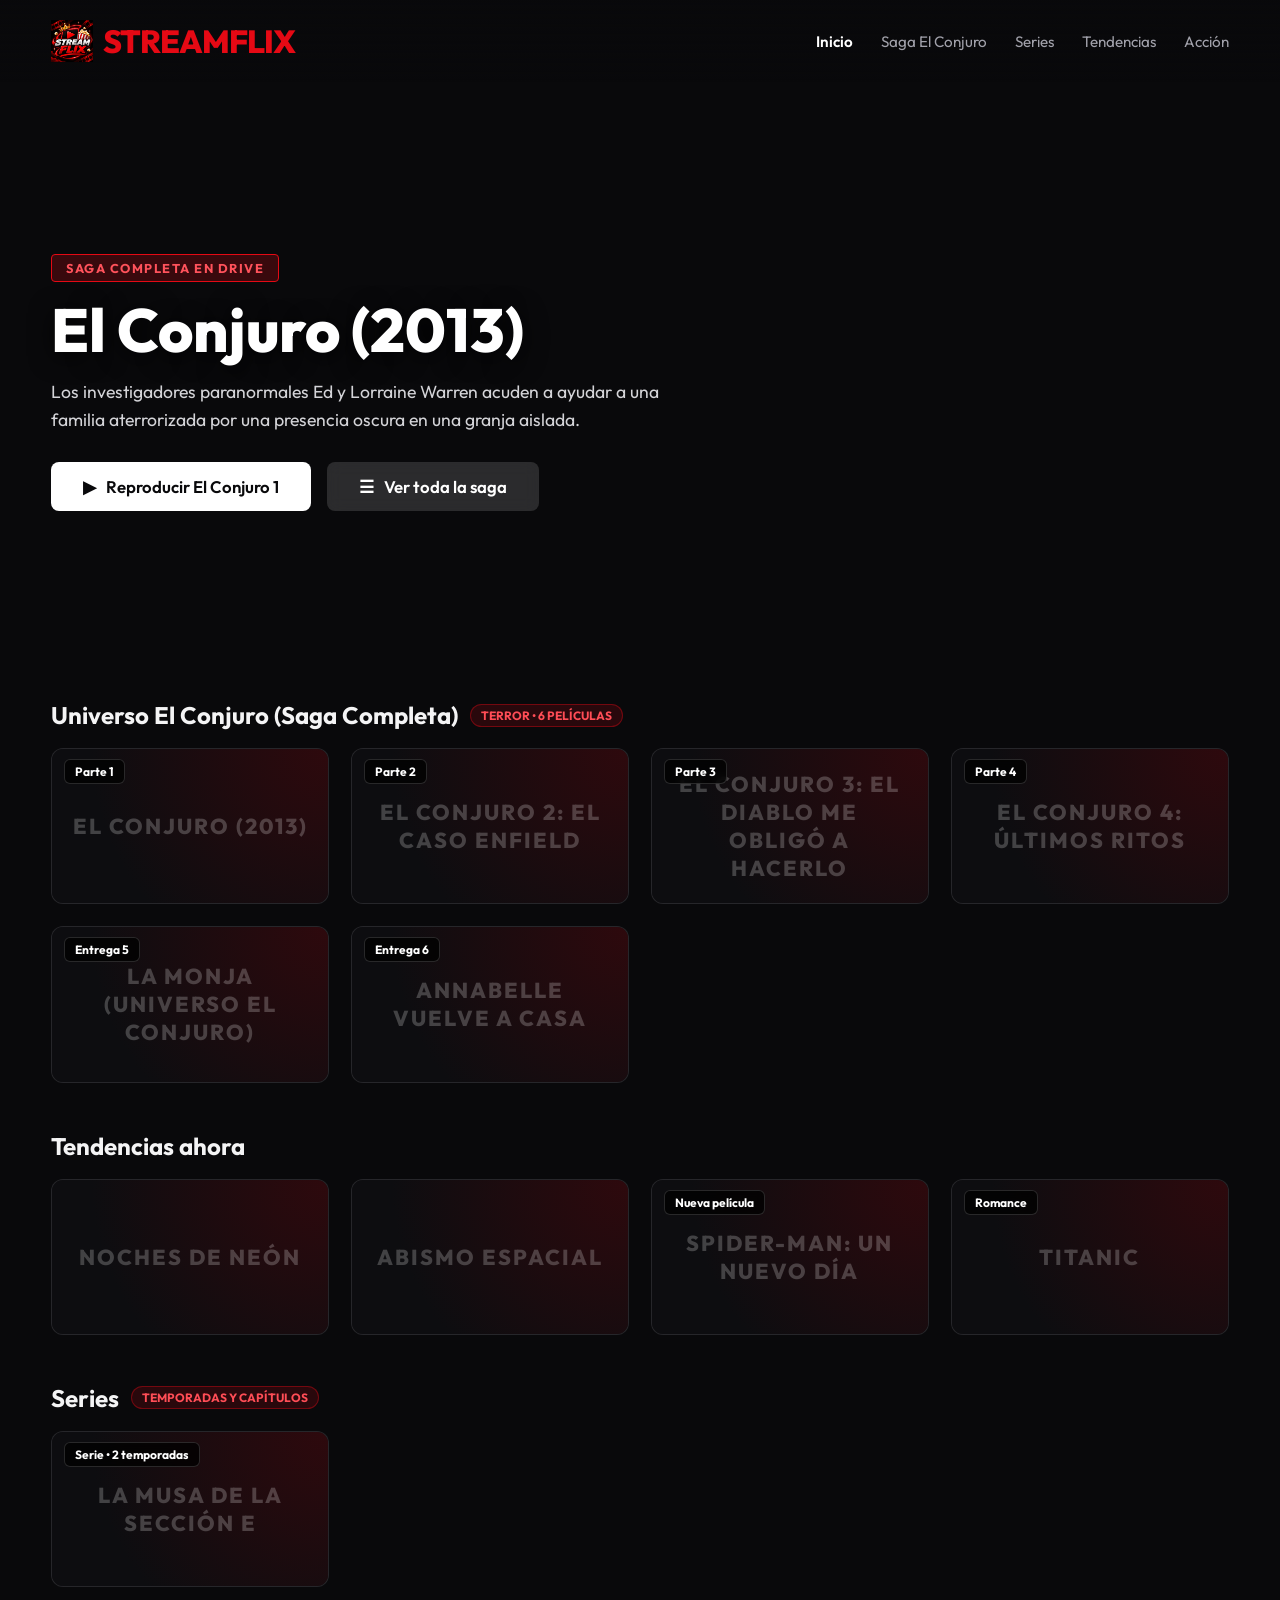
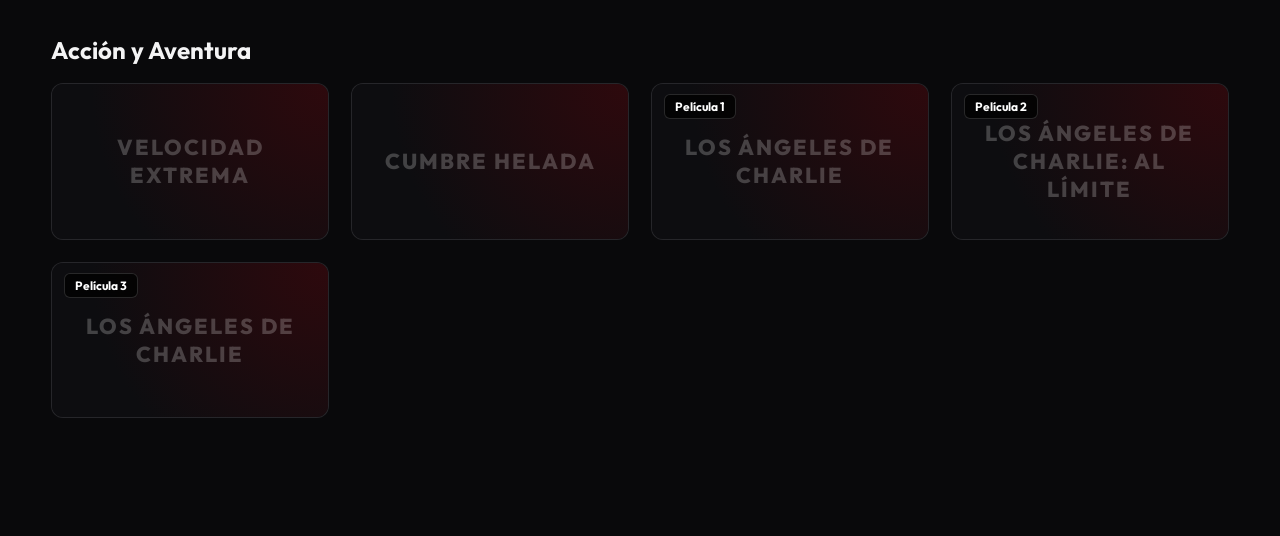
==== dasboard.html @ 70cc802a "page" ====
<!DOCTYPE html>
<html lang="es">
<head>
    <meta charset="UTF-8">
    <meta name="viewport" content="width=device-width, initial-scale=1.0">
    <title>StreamFlix</title>
    <link rel="icon" type="image/svg+xml" href="assets/image/logo.svg">
    <link href="https://fonts.googleapis.com/css2?family=Outfit:wght@300;400;600;800&display=swap" rel="stylesheet">
    <link rel="stylesheet" href="assets/styles/styles.css">
</head>
<body>

    <!-- Barra de Navegación -->
    <nav id="navbar">
        <div class="logo">
            <img src="assets/image/logo.svg" alt="">
            <span>STREAMFLIX</span>
        </div>
        <ul class="nav-links">
            <li><a href="#" class="active">Inicio</a></li>
            <li><a href="#conjuro">Saga El Conjuro</a></li>
            <li><a href="#series">Series</a></li>
            <li><a href="#tendencias">Tendencias</a></li>
            <li><a href="#accion">Acción</a></li>
        </ul>
    </nav>

    <!-- Portada Destacada (Hero) -->
    <header class="hero" id="heroBanner">
        <div class="hero-content">
            <span class="badge">SAGA COMPLETA EN DRIVE</span>
            <h1 class="hero-title" id="heroTitle">El Conjuro: Expediente Warren</h1>
            <p class="hero-desc" id="heroDesc">Los investigadores paranormales Ed y Lorraine Warren acuden a ayudar a una familia aterrorizada por una presencia oscura en una granja aislada.</p>
            <div class="hero-buttons">
                <button class="btn btn-play" id="heroPlayBtn">
                    <span>▶</span> Reproducir El Conjuro 1
                </button>
                <button class="btn btn-info" onclick="document.getElementById('conjuro').scrollIntoView()">
                    <span>☰</span> Ver toda la saga
                </button>
            </div>
        </div>
    </header>

    <!-- Catálogo de Videos -->
    <main class="catalog">
        <!-- SECCIÓN SAGA EL CONJURO -->
        <section class="row" id="conjuro">
            <div class="row-header">
                <h2 class="row-title">Universo El Conjuro (Saga Completa)</h2>
                <span class="row-tag">Terror • 6 Películas</span>
            </div>
            <div class="cards-container" id="rowConjuro"></div>
        </section>

        <!-- SECCIÓN TENDENCIAS -->
        <section class="row" id="tendencias">
            <div class="row-header">
                <h2 class="row-title">Tendencias ahora</h2>
            </div>
            <div class="cards-container" id="rowTendencias"></div>
        </section>

        <!-- SECCIÓN SERIES -->
        <section class="row" id="series">
            <div class="row-header">
                <h2 class="row-title">Series</h2>
                <span class="row-tag">Temporadas y capítulos</span>
            </div>
            <div class="cards-container" id="rowSeries"></div>
        </section>

        <!-- SECCIÓN ACCIÓN -->
        <section class="row" id="accion">
            <div class="row-header">
                <h2 class="row-title">Acción y Aventura</h2>
            </div>
            <div class="cards-container" id="rowAccion"></div>
        </section>
    </main>

    <!-- Modal del Reproductor -->
    <div class="modal" id="videoModal">
        <div class="player-wrapper">
            <aside class="episode-panel" id="episodePanel" hidden></aside>
            <div class="video-container">
                <iframe id="drivePlayer" allow="autoplay; fullscreen" allowfullscreen></iframe>
            </div>
        </div>
    </div>
    <div class="notice-modal" id="videoUnavailableModal" role="dialog" aria-modal="true" aria-labelledby="videoUnavailableTitle" hidden>
        <div class="notice-card">
            <h2 id="videoUnavailableTitle">Video aún no disponible</h2>
            <p id="videoUnavailableMessage">Este video todavía no está disponible.</p>
            <button type="button" id="closeUnavailableNotice">Entendido</button>
        </div>
    </div>
    <script src="assets/scripts/main.js"></script>
</body>
</html>
---- assets/styles/styles.css ----
:root {
            --primary: #e50914;
            --primary-hover: #f40612;
            --bg-dark: #09090b;
            --bg-card: #141418;
            --text-main: #ffffff;
            --text-muted: #a1a1aa;
        }

        * {
            margin: 0;
            padding: 0;
            box-sizing: border-box;
            font-family: 'Outfit', sans-serif;
            scroll-behavior: smooth;
        }

        body {
            background-color: var(--bg-dark);
            color: var(--text-main);
            overflow-x: hidden;
        }

        /* Navbar con efecto cristal */
        nav {
            position: fixed;
            top: 0;
            width: 100%;
            padding: 20px 4%;
            display: flex;
            justify-content: space-between;
            align-items: center;
            z-index: 100;
            transition: background 0.4s ease, backdrop-filter 0.4s ease;
            background: linear-gradient(to bottom, rgba(9, 9, 11, 0.95) 0%, transparent 100%);
        }

        nav.scrolled {
            background: rgba(9, 9, 11, 0.88);
            backdrop-filter: blur(14px);
            border-bottom: 1px solid rgba(255, 255, 255, 0.08);
        }

        .logo {
            font-size: 2rem;
            font-weight: 800;
            color: var(--primary);
            letter-spacing: -1px;
            text-transform: uppercase;
            cursor: pointer;
            display: flex;
            align-items: center;
            gap: 10px;
        }

        .logo img {
            width: 42px;
            height: 42px;
            object-fit: contain;
        }

        .nav-links {
            display: flex;
            gap: 28px;
            list-style: none;
        }

        .nav-links a {
            color: var(--text-muted);
            text-decoration: none;
            font-weight: 400;
            font-size: 0.95rem;
            transition: color 0.3s;
        }

        .nav-links a:hover, .nav-links a.active {
            color: var(--text-main);
            font-weight: 600;
        }

        /* Hero Banner Principal */
        .hero {
            position: relative;
            height: 85vh;
            width: 100%;
            display: flex;
            align-items: center;
            padding: 0 4%;
            background-size: cover;
            background-position: center 25%;
        }

        .hero::after {
            content: '';
            position: absolute;
            inset: 0;
            background: linear-gradient(90deg, var(--bg-dark) 18%, rgba(9, 9, 11, 0.55) 60%, transparent 100%),
                        linear-gradient(0deg, var(--bg-dark) 6%, transparent 45%);
        }

        .hero-content {
            position: relative;
            z-index: 10;
            max-width: 630px;
        }

        .badge {
            display: inline-block;
            background: rgba(229, 9, 20, 0.22);
            border: 1px solid var(--primary);
            color: #ff525b;
            padding: 5px 14px;
            border-radius: 4px;
            font-size: 0.8rem;
            font-weight: 700;
            margin-bottom: 16px;
            letter-spacing: 1.5px;
        }

        .hero-title {
            font-size: 3.8rem;
            font-weight: 800;
            line-height: 1.05;
            margin-bottom: 16px;
            text-shadow: 0 4px 25px rgba(0,0,0,0.85);
        }

        .hero-desc {
            font-size: 1.1rem;
            color: #d4d4d8;
            line-height: 1.6;
            margin-bottom: 28px;
        }

        .hero-buttons {
            display: flex;
            gap: 16px;
        }

        .btn {
            padding: 14px 32px;
            border-radius: 8px;
            font-size: 1.05rem;
            font-weight: 600;
            cursor: pointer;
            display: flex;
            align-items: center;
            gap: 10px;
            border: none;
            transition: transform 0.2s, background 0.2s, box-shadow 0.2s;
        }

        .btn-play {
            background: var(--text-main);
            color: var(--bg-dark);
        }

        .btn-play:hover {
            background: #e4e4e7;
            transform: scale(1.04);
            box-shadow: 0 0 25px rgba(255, 255, 255, 0.35);
        }

        .btn-info {
            background: rgba(255, 255, 255, 0.14);
            color: var(--text-main);
            backdrop-filter: blur(8px);
        }

        .btn-info:hover {
            background: rgba(255, 255, 255, 0.25);
        }

        /* Secciones y Catálogo */
        .catalog {
            position: relative;
            z-index: 20;
            margin-top: -65px;
            padding-bottom: 70px;
        }

        .row {
            margin-bottom: 48px;
            padding: 0 4%;
        }

        .row-header {
            display: flex;
            align-items: center;
            gap: 12px;
            margin-bottom: 18px;
        }

        .row-title {
            font-size: 1.5rem;
            font-weight: 700;
            color: #f4f4f5;
        }

        .row-tag {
            background: rgba(229, 9, 20, 0.15);
            color: #ff4d56;
            border: 1px solid rgba(229, 9, 20, 0.4);
            font-size: 0.75rem;
            font-weight: 700;
            padding: 3px 10px;
            border-radius: 20px;
            text-transform: uppercase;
        }

        .cards-container {
            display: grid;
            grid-template-columns: repeat(auto-fill, minmax(270px, 1fr));
            gap: 22px;
        }

        /* Tarjeta de Película */
        .movie-card {
            position: relative;
            border-radius: 12px;
            overflow: hidden;
            background: var(--bg-card);
            aspect-ratio: 16 / 9;
            cursor: pointer;
            transition: transform 0.35s cubic-bezier(0.25, 0.46, 0.45, 0.94), box-shadow 0.35s;
            border: 1px solid rgba(255, 255, 255, 0.08);
        }

        .movie-card:hover {
            transform: scale(1.07);
            z-index: 30;
            box-shadow: 0 18px 40px rgba(0, 0, 0, 0.9), 0 0 0 2px var(--primary);
        }

        /* Fondo estilizado por si no pones imagen aún */
        .card-bg-fallback {
            position: absolute;
            inset: 0;
            background: radial-gradient(circle at top right, #2e090d, #0d0d10 75%);
            display: flex;
            align-items: center;
            justify-content: center;
            padding: 20px;
            text-align: center;
        }

        .card-bg-fallback span {
            font-size: 1.35rem;
            font-weight: 800;
            color: rgba(255, 255, 255, 0.22);
            text-transform: uppercase;
            letter-spacing: 2px;
        }

        .movie-card img {
            position: relative;
            width: 100%;
            height: 100%;
            object-fit: cover;
            transition: filter 0.3s;
            z-index: 2;
        }

        .movie-card:hover img {
            filter: brightness(0.35);
        }

        .card-number {
            position: absolute;
            top: 10px;
            left: 12px;
            z-index: 3;
            background: rgba(0, 0, 0, 0.75);
            backdrop-filter: blur(4px);
            color: #fff;
            font-size: 0.75rem;
            font-weight: 700;
            padding: 4px 10px;
            border-radius: 6px;
            border: 1px solid rgba(255,255,255,0.15);
        }

        .card-overlay {
            position: absolute;
            inset: 0;
            z-index: 4;
            padding: 18px;
            display: flex;
            flex-direction: column;
            justify-content: flex-end;
            opacity: 0;
            transition: opacity 0.3s ease;
            background: linear-gradient(to top, rgba(0,0,0,0.96) 15%, transparent 100%);
        }

        .movie-card:hover .card-overlay {
            opacity: 1;
        }

        .card-play-icon {
            position: absolute;
            top: 45%;
            left: 50%;
            transform: translate(-50%, -50%) scale(0.8);
            width: 52px;
            height: 52px;
            background: var(--primary);
            border-radius: 50%;
            display: flex;
            align-items: center;
            justify-content: center;
            transition: transform 0.3s ease;
            box-shadow: 0 0 22px rgba(229, 9, 20, 0.8);
        }

        .movie-card:hover .card-play-icon {
            transform: translate(-50%, -50%) scale(1);
        }

        .card-title {
            font-size: 1.05rem;
            font-weight: 700;
            margin-bottom: 4px;
        }

        .card-meta {
            font-size: 0.8rem;
            color: #4ade80;
            font-weight: 600;
        }

        /* Modal Reproductor Google Drive */
        .modal {
            display: none;
            position: fixed;
            inset: 0;
            background: rgba(0, 0, 0, 0.92);
            z-index: 1000;
            justify-content: center;
            align-items: center;
            animation: fadeIn 0.25s ease;
            padding: 24px;
        }

        .modal.active {
            display: flex;
        }

        @keyframes fadeIn {
            from { opacity: 0; }
            to { opacity: 1; }
        }

        .player-wrapper {
            position: relative;
            width: min(92vw, 1280px);
            height: min(82vh, 720px);
            background: #000;
            display: flex;
            flex-direction: column;
            overflow: hidden;
            border-radius: 12px;
            box-shadow: 0 18px 60px rgba(0, 0, 0, 0.9);
        }

        .player-wrapper:fullscreen {
            width: 100vw;
            height: 100vh;
            border-radius: 0;
        }

        .video-container {
            position: relative;
            width: 100%;
            flex: 1;
            min-height: 0;
            background: #050505;
        }

        .video-container iframe {
            width: 100%;
            height: 100%;
            border: none;
        }

        .notice-modal {
            position: fixed;
            inset: 0;
            z-index: 1100;
            display: flex;
            align-items: center;
            justify-content: center;
            padding: 20px;
            background: rgba(0, 0, 0, 0.78);
        }

        .notice-modal[hidden] {
            display: none;
        }

        .notice-card {
            width: min(100%, 420px);
            padding: 28px;
            border: 1px solid rgba(255, 255, 255, 0.12);
            border-radius: 14px;
            background: #141418;
            color: var(--text-main);
            text-align: center;
            box-shadow: 0 18px 60px rgba(0, 0, 0, 0.7);
        }

        .notice-card h2 {
            margin-bottom: 10px;
            font-size: 1.4rem;
        }

        .notice-card p {
            margin-bottom: 22px;
            color: var(--text-muted);
            line-height: 1.5;
        }

        .notice-card button {
            min-width: 120px;
            padding: 11px 20px;
            border: none;
            border-radius: 8px;
            background: var(--primary);
            color: #fff;
            font: inherit;
            font-weight: 600;
            cursor: pointer;
        }

        .notice-card button:hover {
            background: var(--primary-hover);
        }

        .player-wrapper.series-player {
            width: min(96vw, 1380px);
            height: min(82vh, 760px);
            flex-direction: row;
        }

        .episode-panel {
            width: 320px;
            flex: 0 0 320px;
            padding: 18px;
            background: #101014;
            border-right: 1px solid rgba(255, 255, 255, 0.08);
            overflow-y: auto;
        }

        .episode-panel h3 {
            font-size: 1.1rem;
        }

        .episode-header {
            display: flex;
            flex-direction: column;
            align-items: flex-start;
            gap: 10px;
            margin-bottom: 14px;
        }

        .back-button {
            border: none;
            background: transparent;
            color: #d4d4d8;
            cursor: pointer;
            font-size: 0.95rem;
            font-weight: 700;
            padding: 4px 0;
        }

        .back-button:hover {
            color: #fff;
        }

        .season-tabs {
            display: flex;
            gap: 8px;
            margin-bottom: 12px;
        }

        .season-tab,
        .episode-button {
            border: 1px solid rgba(255, 255, 255, 0.12);
            background: rgba(255, 255, 255, 0.08);
            color: #fff;
            cursor: pointer;
            border-radius: 7px;
        }

        .season-tab {
            flex: 1;
            padding: 9px 6px;
        }

        .season-tab.active {
            background: var(--primary);
            border-color: var(--primary);
        }

        .episode-list {
            display: grid;
            grid-template-columns: repeat(2, minmax(0, 1fr));
            gap: 8px;
        }

        .episode-button {
            min-height: 42px;
            padding: 8px 4px;
        }

        .episode-button:hover,
        .episode-button.active {
            background: #fff;
            color: #09090b;
        }

        .series-player .video-container {
            min-width: 0;
        }

        @media (max-width: 760px) {
            nav {
                flex-direction: column;
                align-items: flex-start;
                gap: 8px;
                padding: 10px 5% 8px;
                background: rgba(9, 9, 11, 0.94);
                backdrop-filter: blur(14px);
            }

            .logo {
                gap: 7px;
                font-size: 1.5rem;
            }

            .logo img {
                width: 32px;
                height: 32px;
            }

            .nav-links {
                width: 100%;
                gap: 20px;
                overflow-x: auto;
                padding-bottom: 4px;
                scrollbar-width: none;
            }

            .nav-links::-webkit-scrollbar {
                display: none;
            }

            .nav-links li {
                flex: 0 0 auto;
            }

            .nav-links a {
                font-size: 0.85rem;
                white-space: nowrap;
            }

            .hero {
                height: 82vh;
                min-height: 570px;
                align-items: flex-end;
                padding: 130px 5% 48px;
                background-position: center;
            }

            .hero::after {
                background: linear-gradient(0deg, var(--bg-dark) 4%, rgba(9, 9, 11, 0.58) 58%, rgba(9, 9, 11, 0.25) 100%);
            }

            .hero-content {
                max-width: 100%;
            }

            .badge {
                margin-bottom: 12px;
                font-size: 0.7rem;
            }

            .hero-title {
                font-size: clamp(2.1rem, 9vw, 3rem);
                line-height: 1.08;
            }

            .hero-desc {
                margin-bottom: 20px;
                font-size: 0.98rem;
                line-height: 1.5;
            }

            .hero-buttons {
                flex-direction: column;
                align-items: stretch;
                gap: 10px;
                max-width: 320px;
            }

            .btn {
                justify-content: center;
                padding: 12px 18px;
                font-size: 0.95rem;
            }

            .catalog {
                margin-top: -32px;
            }

            .row {
                margin-bottom: 34px;
                padding: 0 5%;
            }

            .row-header {
                align-items: flex-start;
                flex-direction: column;
                gap: 6px;
                margin-bottom: 14px;
            }

            .row-title {
                font-size: 1.25rem;
            }

            .row-tag {
                font-size: 0.65rem;
            }

            .cards-container {
                grid-template-columns: repeat(2, minmax(0, 1fr));
                gap: 12px;
            }

            .movie-card {
                aspect-ratio: 2 / 3;
                border-radius: 9px;
            }

            .movie-card:hover {
                transform: none;
                box-shadow: none;
            }

            .movie-card .card-overlay {
                opacity: 1;
                padding: 10px;
                background: linear-gradient(to top, rgba(0, 0, 0, 0.94) 5%, rgba(0, 0, 0, 0.12) 65%);
            }

            .movie-card:hover img {
                filter: none;
            }

            .card-number {
                top: 7px;
                left: 7px;
                padding: 3px 7px;
                font-size: 0.65rem;
            }

            .card-play-icon {
                width: 42px;
                height: 42px;
            }

            .card-title {
                font-size: 0.9rem;
                line-height: 1.2;
            }

            .card-meta {
                font-size: 0.7rem;
            }

            .modal {
                padding: 8px;
            }

            .player-wrapper {
                width: 100%;
                height: auto;
                aspect-ratio: 16 / 9;
                max-height: 80vh;
                border-radius: 8px;
            }

            .player-wrapper.series-player {
                width: 100%;
                height: 94vh;
                max-height: none;
                aspect-ratio: auto;
                flex-direction: column;
            }

            .episode-panel {
                width: 100%;
                flex: 0 0 220px;
                border-right: none;
                border-bottom: 1px solid rgba(255, 255, 255, 0.08);
            }

            .notice-card {
                padding: 22px;
            }
        }

        @media (max-width: 380px) {
            .nav-links {
                gap: 15px;
            }

            .cards-container {
                gap: 9px;
            }

            .card-title {
                font-size: 0.82rem;
            }
        }
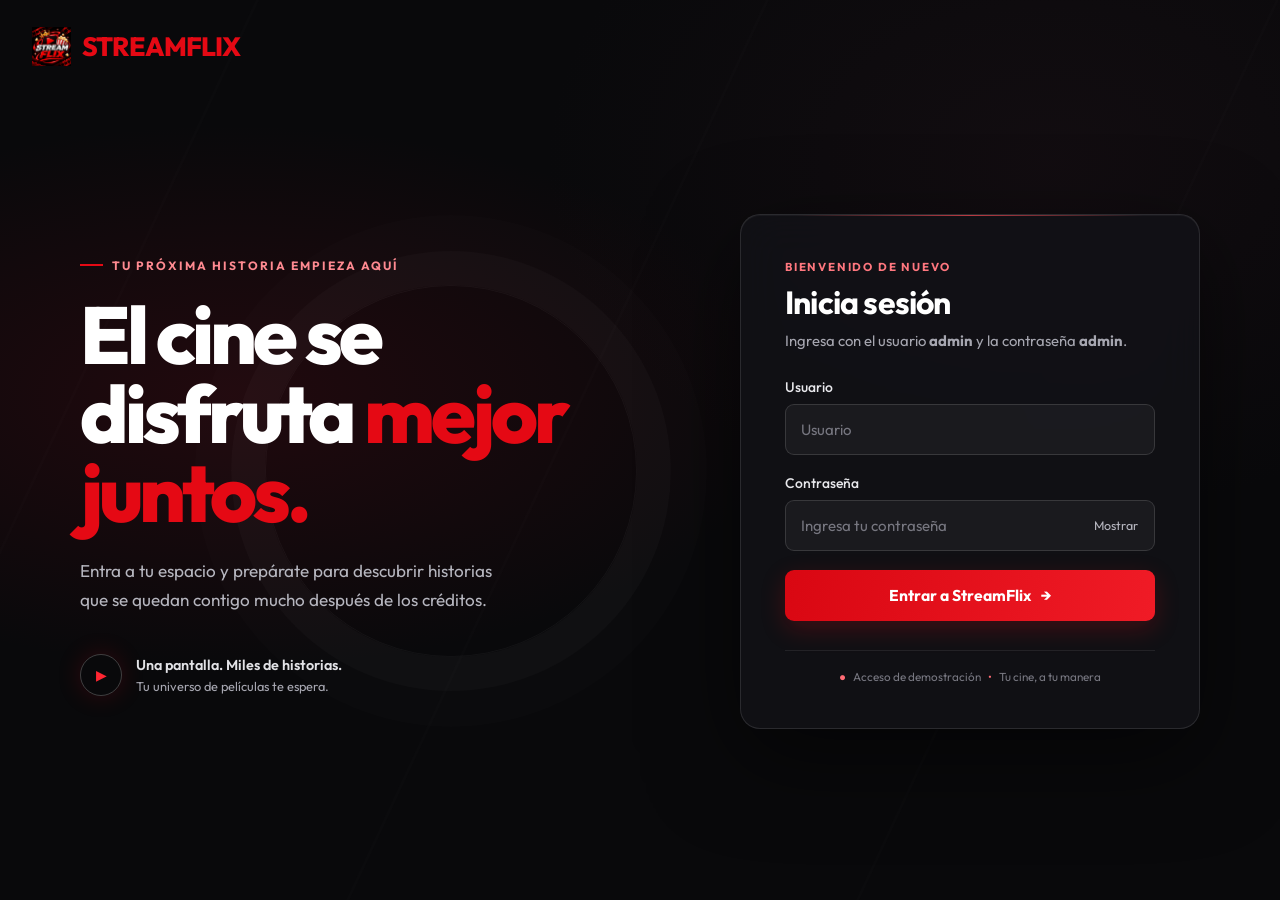
==== commit 37bbadad: "Implementar autenticación básica y controles de sesión en la aplicación" ====
--- a/dasboard.html
+++ b/dasboard.html
@@ -23,6 +23,10 @@
             <li><a href="#tendencias">Tendencias</a></li>
             <li><a href="#accion">Acción</a></li>
         </ul>
+        <div class="session-controls">
+            <span>Usuario: <strong id="currentUser"></strong></span>
+            <button id="logoutButton" type="button">Cerrar sesión</button>
+        </div>
     </nav>
 
     <!-- Portada Destacada (Hero) -->
@@ -95,6 +99,7 @@
             <button type="button" id="closeUnavailableNotice">Entendido</button>
         </div>
     </div>
+    <script src="assets/scripts/session.js"></script>
     <script src="assets/scripts/main.js"></script>
 </body>
 </html>
--- a/assets/styles/styles.css
+++ b/assets/styles/styles.css
@@ -76,6 +76,34 @@
         .nav-links a:hover, .nav-links a.active {
             color: var(--text-main);
             font-weight: 600;
+        }
+
+        .session-controls {
+            display: flex;
+            align-items: center;
+            gap: 12px;
+            color: var(--text-muted);
+            font-size: 0.9rem;
+            white-space: nowrap;
+        }
+
+        .session-controls strong {
+            color: var(--text-main);
+        }
+
+        .session-controls button {
+            padding: 8px 12px;
+            border: 1px solid rgba(255, 255, 255, 0.2);
+            border-radius: 6px;
+            background: transparent;
+            color: var(--text-main);
+            cursor: pointer;
+            font: inherit;
+        }
+
+        .session-controls button:hover {
+            border-color: var(--primary);
+            background: var(--primary);
         }
 
         /* Hero Banner Principal */
@@ -564,6 +592,10 @@
                 white-space: nowrap;
             }
 
+            .session-controls {
+                align-self: flex-end;
+            }
+
             .hero {
                 height: 82vh;
                 min-height: 570px;
